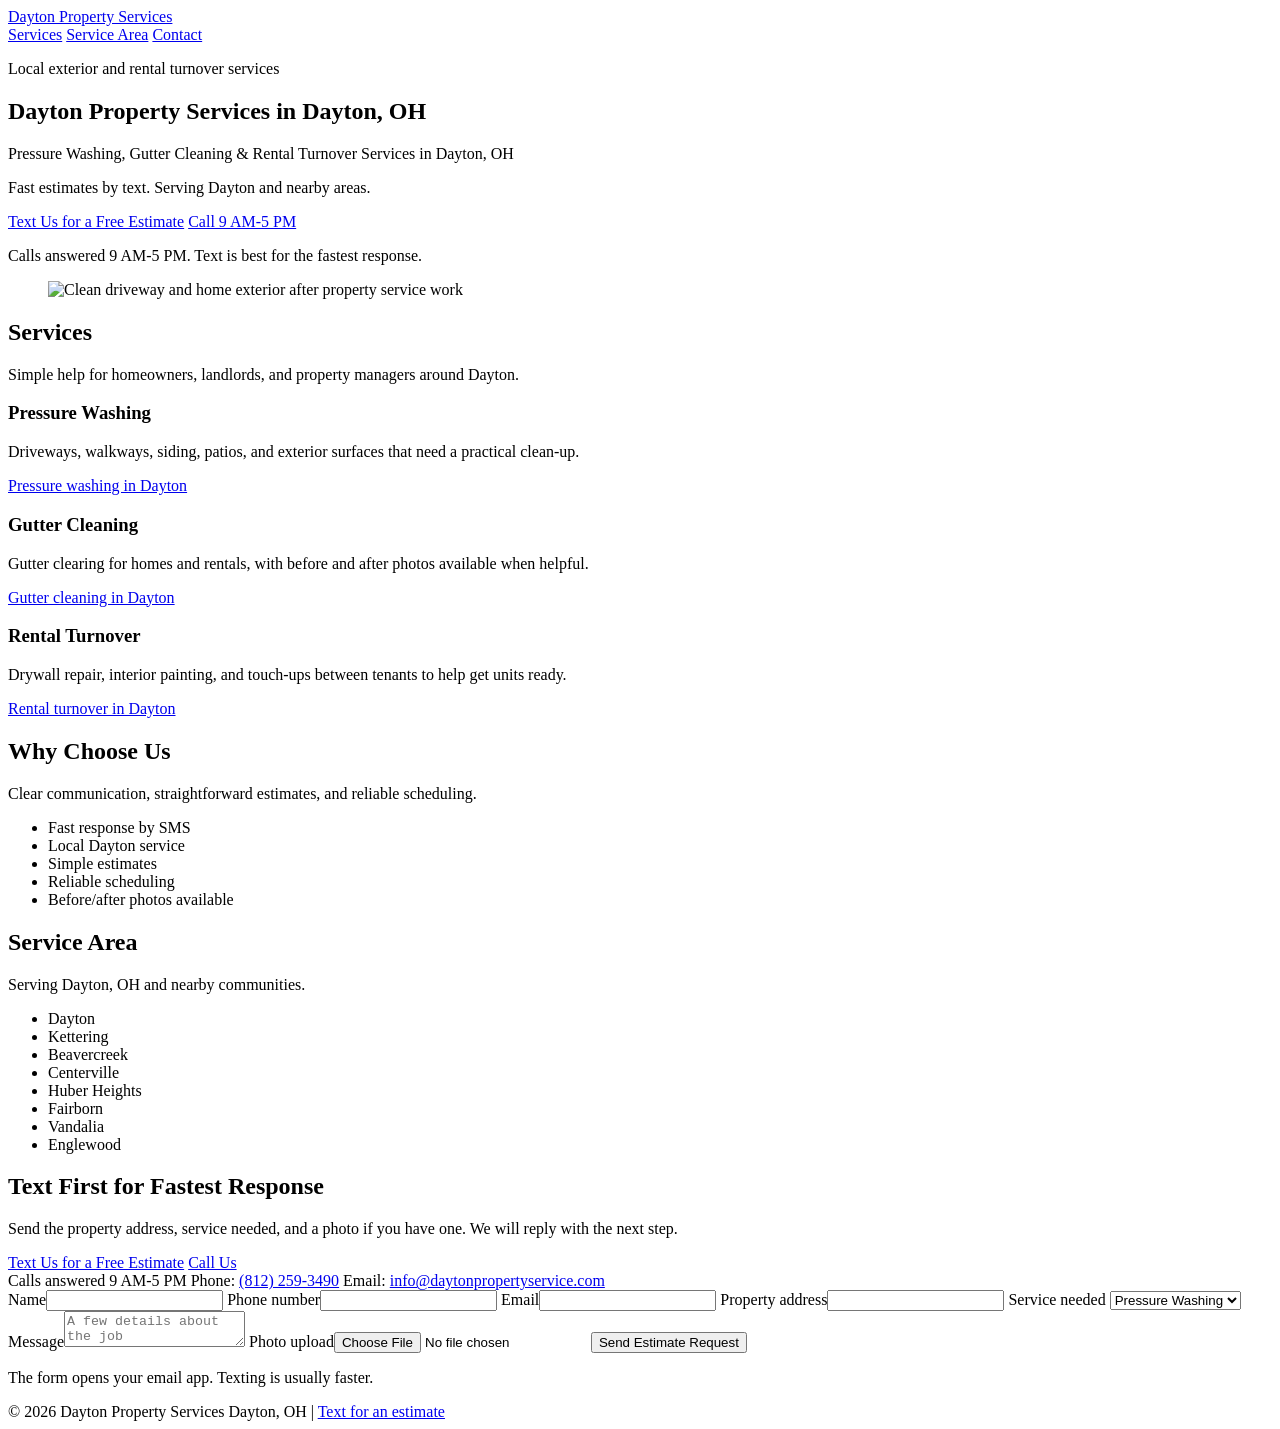
==== index.html @ 6a303ac7 "Add files via upload" ====
<!doctype html>
<html lang="en">
  <head>
    <meta charset="utf-8">
    <meta name="viewport" content="width=device-width, initial-scale=1">
    <title>Dayton Property Services | Pressure Washing, Gutter Cleaning & Rental Turnover in Dayton, OH</title>
    <meta name="description" content="Dayton Property Services provides pressure washing, gutter cleaning, drywall repair, interior painting, and rental turnover help in Dayton, OH and nearby areas. Text for a free estimate.">
    <link rel="stylesheet" href="assets/styles.css">
  </head>
  <body>
    <header class="site-header">
      <nav class="nav" aria-label="Main navigation">
        <a class="brand" href="index.html" data-business-name>Dayton Property Services</a>
        <div class="nav-links">
          <a href="#services">Services</a>
          <a href="#areas">Service Area</a>
          <a href="#contact">Contact</a>
        </div>
      </nav>
    </header>

    <main>
      <section class="hero">
        <div class="wrap hero-grid">
          <div>
            <p class="eyebrow">Local exterior and rental turnover services</p>
            <h1>Dayton Property Services in Dayton, OH</h1>
            <p class="lead">Pressure Washing, Gutter Cleaning & Rental Turnover Services in Dayton, OH</p>
            <p class="lead">Fast estimates by text. Serving Dayton and nearby areas.</p>
            <div class="cta-row">
              <a class="button" href="sms:+18122593490" data-sms-link>Text Us for a Free Estimate</a>
              <a class="button secondary" href="tel:+18122593490" data-phone-link>Call 9 AM-5 PM</a>
            </div>
            <p class="call-note">Calls answered 9 AM-5 PM. Text is best for the fastest response.</p>
          </div>
          <figure class="hero-photo">
            <img src="assets/hero-property-service.png" alt="Clean driveway and home exterior after property service work">
          </figure>
        </div>
      </section>

      <section class="section" id="services">
        <div class="wrap">
          <div class="section-head">
            <h2>Services</h2>
            <p>Simple help for homeowners, landlords, and property managers around Dayton.</p>
          </div>
          <div class="grid cards">
            <article class="card">
              <h3>Pressure Washing</h3>
              <p>Driveways, walkways, siding, patios, and exterior surfaces that need a practical clean-up.</p>
              <a href="pressure-washing-dayton-oh/">Pressure washing in Dayton</a>
            </article>
            <article class="card">
              <h3>Gutter Cleaning</h3>
              <p>Gutter clearing for homes and rentals, with before and after photos available when helpful.</p>
              <a href="gutter-cleaning-dayton-oh/">Gutter cleaning in Dayton</a>
            </article>
            <article class="card">
              <h3>Rental Turnover</h3>
              <p>Drywall repair, interior painting, and touch-ups between tenants to help get units ready.</p>
              <a href="rental-turnover-dayton-oh/">Rental turnover in Dayton</a>
            </article>
          </div>
        </div>
      </section>

      <section class="section soft">
        <div class="wrap">
          <div class="section-head">
            <h2>Why Choose Us</h2>
            <p>Clear communication, straightforward estimates, and reliable scheduling.</p>
          </div>
          <ul class="check-list">
            <li>Fast response by SMS</li>
            <li>Local Dayton service</li>
            <li>Simple estimates</li>
            <li>Reliable scheduling</li>
            <li>Before/after photos available</li>
          </ul>
        </div>
      </section>

      <section class="section" id="areas">
        <div class="wrap">
          <div class="section-head">
            <h2>Service Area</h2>
            <p>Serving Dayton, OH and nearby communities.</p>
          </div>
          <ul class="area-list" data-area-list>
            <li>Dayton</li>
            <li>Kettering</li>
            <li>Beavercreek</li>
            <li>Centerville</li>
            <li>Huber Heights</li>
            <li>Fairborn</li>
            <li>Vandalia</li>
            <li>Englewood</li>
          </ul>
        </div>
      </section>

      <section class="section soft" id="contact">
        <div class="wrap contact-grid">
          <div class="contact-panel">
            <h2>Text First for Fastest Response</h2>
            <p>Send the property address, service needed, and a photo if you have one. We will reply with the next step.</p>
            <div class="cta-row">
              <a class="button" href="sms:+18122593490" data-sms-link>Text Us for a Free Estimate</a>
              <a class="button secondary" href="tel:+18122593490" data-phone-link>Call Us</a>
            </div>
            <div class="contact-details">
              <span>Calls answered 9 AM-5 PM</span>
              <span>Phone: <a href="tel:+18122593490" data-phone-link data-phone>(812) 259-3490</a></span>
              <span>Email: <a href="mailto:info@daytonpropertyservice.com" data-email-link data-email>info@daytonpropertyservice.com</a></span>
            </div>
          </div>
          <form data-contact-form>
            <label>Name<input name="name" autocomplete="name" required></label>
            <label>Phone number<input name="phone" type="tel" autocomplete="tel" required></label>
            <label>Email<input name="email" type="email" autocomplete="email"></label>
            <label>Property address<input name="property-address" autocomplete="street-address"></label>
            <label>Service needed
              <select name="service-needed">
                <option>Pressure Washing</option>
                <option>Gutter Cleaning</option>
                <option>Rental Turnover</option>
                <option>Drywall Repair</option>
                <option>Interior Painting</option>
                <option>Not sure yet</option>
              </select>
            </label>
            <label>Message<textarea name="message" placeholder="A few details about the job"></textarea></label>
            <label>Photo upload<input name="photo" type="file" accept="image/*"></label>
            <button class="button" type="submit">Send Estimate Request</button>
            <p class="form-note">The form opens your email app. Texting is usually faster.</p>
          </form>
        </div>
      </section>
    </main>

    <footer class="site-footer">
      <div class="wrap footer-inner">
        <span>&copy; 2026 <span data-business-name>Dayton Property Services</span></span>
        <span>Dayton, OH | <a href="sms:+18122593490" data-sms-link>Text for an estimate</a></span>
      </div>
    </footer>
    <script src="site-config.js"></script>
    <script src="assets/site.js"></script>
  </body>
</html>
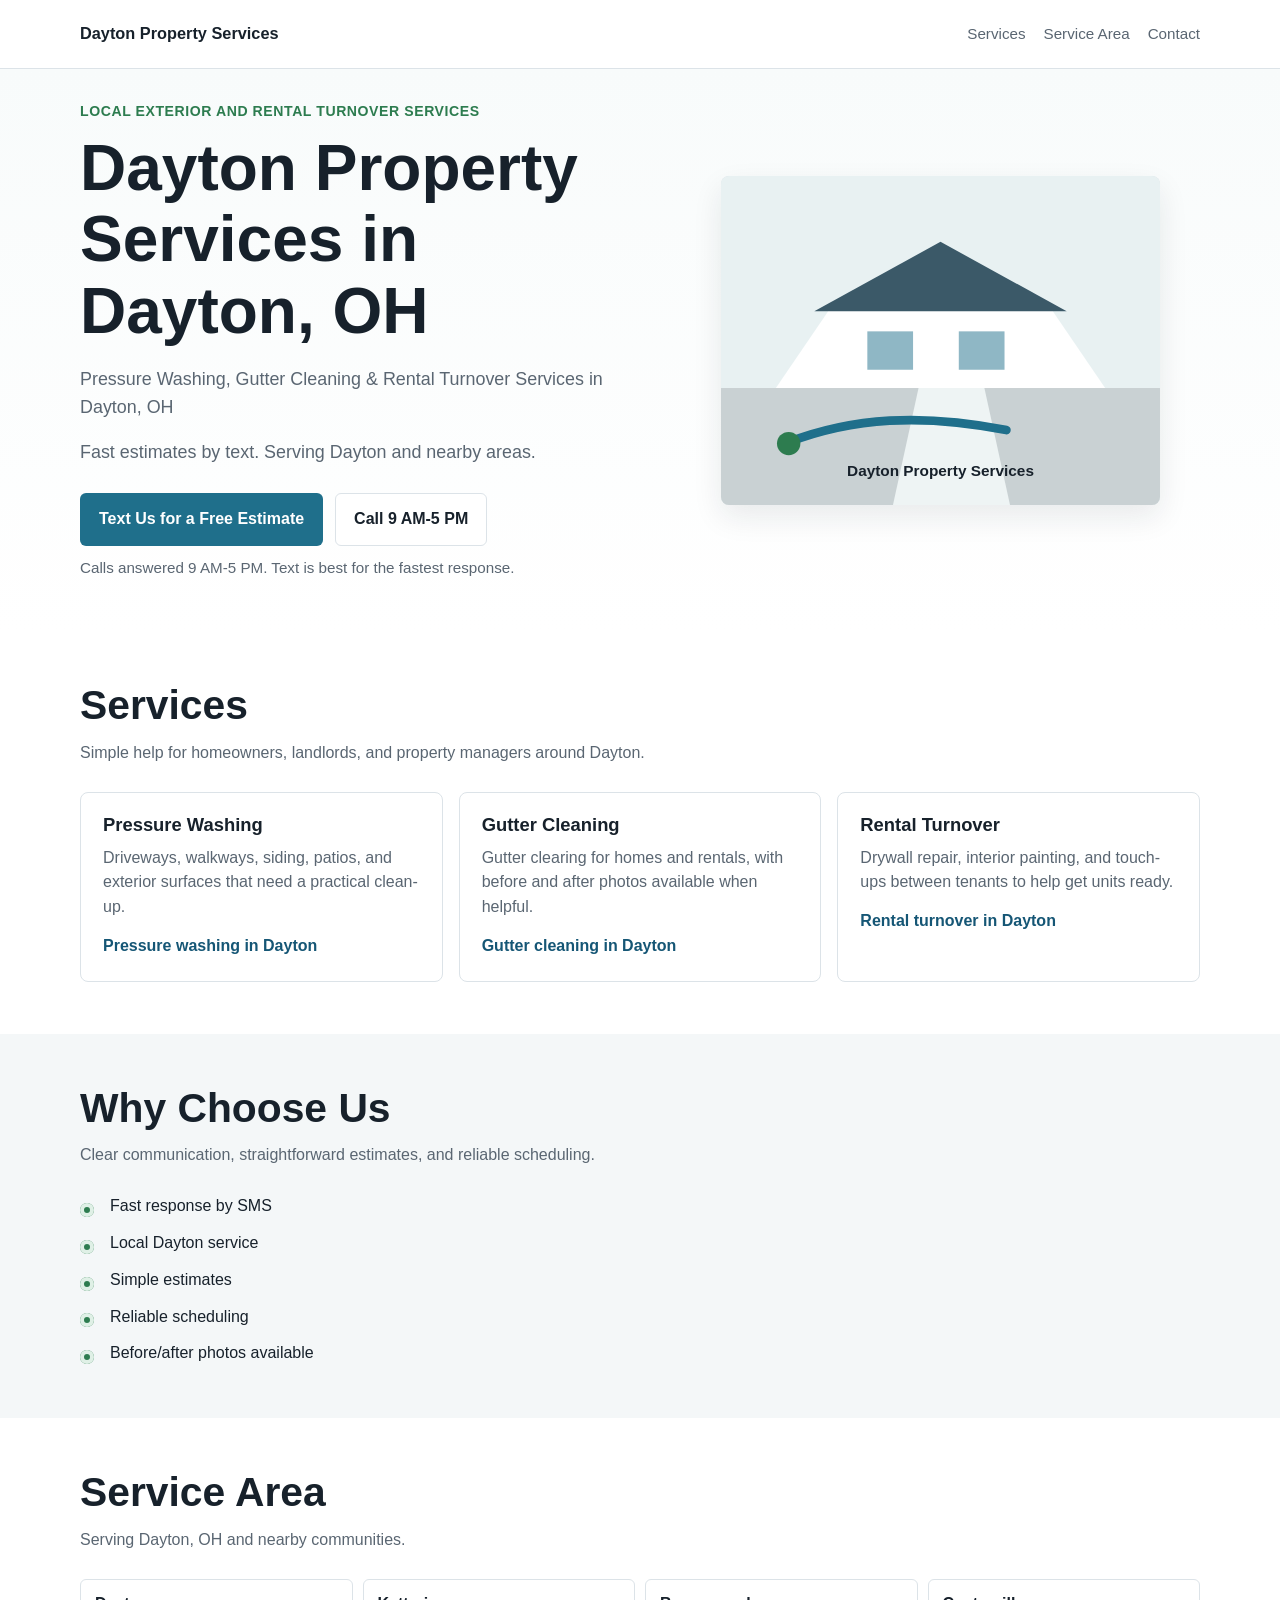
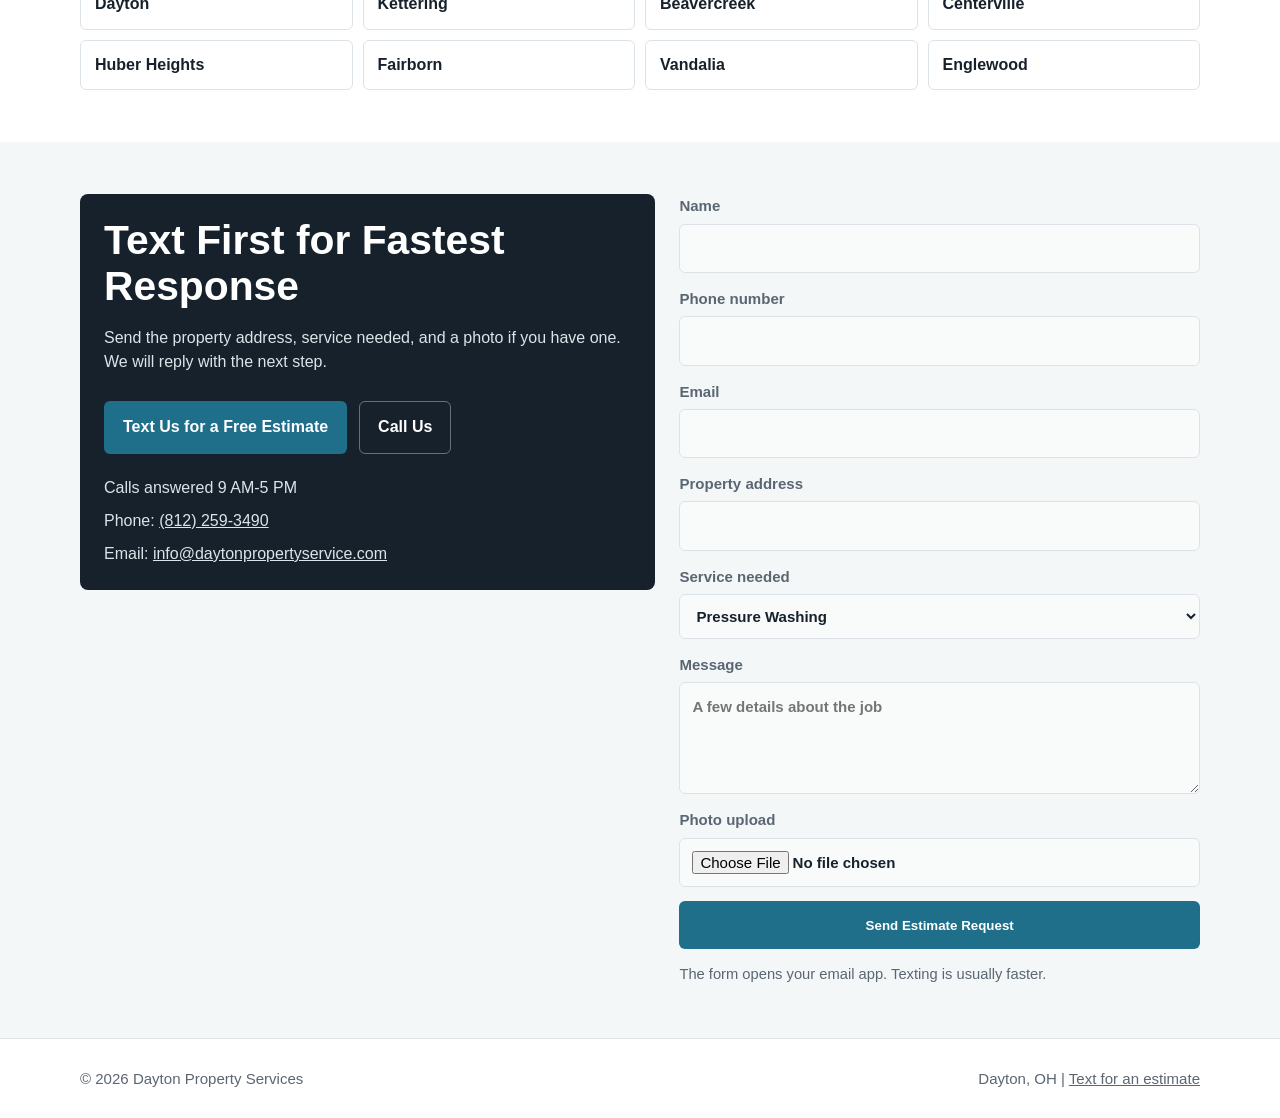
==== commit adfc7df1: "Inline site assets for Vercel preview" ====
--- a/index.html
+++ b/index.html
@@ -1,11 +1,440 @@
-<!doctype html>
+﻿<!doctype html>
 <html lang="en">
   <head>
     <meta charset="utf-8">
     <meta name="viewport" content="width=device-width, initial-scale=1">
     <title>Dayton Property Services | Pressure Washing, Gutter Cleaning & Rental Turnover in Dayton, OH</title>
     <meta name="description" content="Dayton Property Services provides pressure washing, gutter cleaning, drywall repair, interior painting, and rental turnover help in Dayton, OH and nearby areas. Text for a free estimate.">
-    <link rel="stylesheet" href="assets/styles.css">
+    <style>
+:root {
+  --ink: #17212b;
+  --muted: #5a6672;
+  --line: #dce3e8;
+  --paper: #ffffff;
+  --soft: #f4f7f8;
+  --field: #f9fbfb;
+  --blue: #1f6f8b;
+  --blue-dark: #155675;
+  --green: #2d7c4f;
+  --gold: #b67a22;
+  --shadow: 0 12px 30px rgba(23, 33, 43, 0.09);
+  font-family: Arial, Helvetica, sans-serif;
+}
+
+* {
+  box-sizing: border-box;
+}
+
+html {
+  scroll-behavior: smooth;
+}
+
+body {
+  margin: 0;
+  color: var(--ink);
+  background: var(--paper);
+  line-height: 1.55;
+}
+
+a {
+  color: inherit;
+}
+
+img {
+  display: block;
+  max-width: 100%;
+}
+
+.site-header {
+  position: sticky;
+  top: 0;
+  z-index: 20;
+  background: rgba(255, 255, 255, 0.96);
+  border-bottom: 1px solid var(--line);
+}
+
+.nav {
+  width: min(1120px, calc(100% - 32px));
+  margin: 0 auto;
+  min-height: 68px;
+  display: flex;
+  align-items: center;
+  justify-content: space-between;
+  gap: 16px;
+}
+
+.brand {
+  text-decoration: none;
+  font-weight: 800;
+  font-size: 1.02rem;
+}
+
+.nav-links {
+  display: none;
+  align-items: center;
+  gap: 18px;
+  color: var(--muted);
+  font-size: 0.95rem;
+}
+
+.nav-links a {
+  text-decoration: none;
+}
+
+.section {
+  padding: 52px 0;
+}
+
+.section.soft {
+  background: var(--soft);
+}
+
+.wrap {
+  width: min(1120px, calc(100% - 32px));
+  margin: 0 auto;
+}
+
+.hero {
+  background: linear-gradient(180deg, #f8fbfb 0%, #ffffff 100%);
+  padding: 32px 0 52px;
+}
+
+.hero-grid {
+  display: grid;
+  gap: 28px;
+  align-items: center;
+}
+
+.eyebrow {
+  margin: 0 0 10px;
+  color: var(--green);
+  font-weight: 800;
+  font-size: 0.88rem;
+  text-transform: uppercase;
+  letter-spacing: 0.04em;
+}
+
+h1,
+h2,
+h3 {
+  line-height: 1.12;
+  margin: 0;
+}
+
+h1 {
+  max-width: 780px;
+  font-size: clamp(2rem, 8vw, 4rem);
+}
+
+h2 {
+  font-size: clamp(1.7rem, 5vw, 2.55rem);
+}
+
+h3 {
+  font-size: 1.15rem;
+}
+
+.lead {
+  margin: 18px 0 0;
+  max-width: 660px;
+  color: var(--muted);
+  font-size: 1.12rem;
+}
+
+.cta-row {
+  margin-top: 26px;
+  display: flex;
+  flex-direction: column;
+  gap: 12px;
+}
+
+.button {
+  min-height: 48px;
+  border-radius: 6px;
+  padding: 13px 18px;
+  display: inline-flex;
+  justify-content: center;
+  align-items: center;
+  gap: 8px;
+  border: 1px solid transparent;
+  background: var(--blue);
+  color: #fff;
+  text-decoration: none;
+  font-weight: 800;
+  text-align: center;
+}
+
+.button:hover {
+  background: var(--blue-dark);
+}
+
+.button.secondary {
+  background: #fff;
+  color: var(--ink);
+  border-color: var(--line);
+}
+
+.button.secondary:hover {
+  background: var(--soft);
+}
+
+.call-note {
+  margin: 10px 0 0;
+  color: var(--muted);
+  font-size: 0.95rem;
+}
+
+.hero-photo {
+  border-radius: 8px;
+  overflow: hidden;
+  box-shadow: var(--shadow);
+  background: var(--line);
+}
+
+.hero-photo img {
+  width: 100%;
+  aspect-ratio: 4 / 3;
+  object-fit: cover;
+}
+
+.section-head {
+  max-width: 760px;
+  margin-bottom: 26px;
+}
+
+.section-head p {
+  margin: 12px 0 0;
+  color: var(--muted);
+}
+
+.grid {
+  display: grid;
+  gap: 16px;
+}
+
+.cards {
+  grid-template-columns: 1fr;
+}
+
+.card {
+  border: 1px solid var(--line);
+  border-radius: 8px;
+  padding: 22px;
+  background: #fff;
+}
+
+.card p {
+  margin: 10px 0 0;
+  color: var(--muted);
+}
+
+.card a {
+  display: inline-block;
+  margin-top: 14px;
+  color: var(--blue-dark);
+  font-weight: 800;
+  text-decoration: none;
+}
+
+.check-list,
+.area-list {
+  list-style: none;
+  padding: 0;
+  margin: 0;
+}
+
+.check-list {
+  display: grid;
+  gap: 12px;
+}
+
+.check-list li {
+  padding-left: 30px;
+  position: relative;
+}
+
+.check-list li::before {
+  content: "";
+  position: absolute;
+  left: 0;
+  top: 0.55em;
+  width: 14px;
+  height: 14px;
+  border-radius: 50%;
+  background: var(--green);
+  box-shadow: inset 0 0 0 4px #dff0e6;
+}
+
+.area-list {
+  display: grid;
+  grid-template-columns: repeat(2, minmax(0, 1fr));
+  gap: 10px;
+}
+
+.area-list li {
+  padding: 12px 14px;
+  background: #fff;
+  border: 1px solid var(--line);
+  border-radius: 6px;
+  font-weight: 700;
+}
+
+.contact-grid {
+  display: grid;
+  gap: 24px;
+  align-items: start;
+}
+
+.contact-panel {
+  padding: 24px;
+  border-radius: 8px;
+  background: var(--ink);
+  color: #fff;
+}
+
+.contact-panel p {
+  color: #dbe4e9;
+}
+
+.contact-panel .button.secondary {
+  color: #fff;
+  background: transparent;
+  border-color: rgba(255, 255, 255, 0.35);
+}
+
+.contact-panel .button.secondary:hover {
+  background: rgba(255, 255, 255, 0.1);
+}
+
+.contact-details {
+  margin-top: 22px;
+  display: grid;
+  gap: 8px;
+  color: #dbe4e9;
+}
+
+form {
+  display: grid;
+  gap: 14px;
+}
+
+label {
+  display: grid;
+  gap: 6px;
+  color: var(--muted);
+  font-weight: 700;
+  font-size: 0.94rem;
+}
+
+input,
+select,
+textarea {
+  width: 100%;
+  border: 1px solid var(--line);
+  border-radius: 6px;
+  padding: 12px;
+  background: var(--field);
+  color: var(--ink);
+  font: inherit;
+}
+
+textarea {
+  min-height: 112px;
+  resize: vertical;
+}
+
+.form-note {
+  margin: 0;
+  color: var(--muted);
+  font-size: 0.92rem;
+}
+
+.service-hero {
+  padding: 48px 0;
+  background: var(--soft);
+}
+
+.service-body {
+  max-width: 820px;
+}
+
+.service-body p {
+  color: var(--muted);
+}
+
+.mini-nav {
+  padding: 18px 0 0;
+  display: flex;
+  flex-wrap: wrap;
+  gap: 10px;
+}
+
+.mini-nav a {
+  padding: 8px 10px;
+  border: 1px solid var(--line);
+  border-radius: 6px;
+  text-decoration: none;
+  color: var(--muted);
+  font-weight: 700;
+  font-size: 0.92rem;
+}
+
+.site-footer {
+  padding: 28px 0;
+  border-top: 1px solid var(--line);
+  color: var(--muted);
+  font-size: 0.94rem;
+}
+
+.footer-inner {
+  display: grid;
+  gap: 8px;
+}
+
+@media (min-width: 720px) {
+  .nav-links {
+    display: flex;
+  }
+
+  .hero-grid,
+  .contact-grid {
+    grid-template-columns: 1.05fr 0.95fr;
+  }
+
+  .cta-row {
+    flex-direction: row;
+    align-items: center;
+  }
+
+  .cards {
+    grid-template-columns: repeat(3, minmax(0, 1fr));
+  }
+
+  .area-list {
+    grid-template-columns: repeat(4, minmax(0, 1fr));
+  }
+
+  .footer-inner {
+    grid-template-columns: 1fr auto;
+  }
+}
+
+@media (max-width: 420px) {
+  .wrap,
+  .nav {
+    width: min(100% - 24px, 1120px);
+  }
+
+  .button {
+    width: 100%;
+  }
+
+  .area-list {
+    grid-template-columns: 1fr;
+  }
+}
+
+</style>
   </head>
   <body>
     <header class="site-header">
@@ -34,7 +463,7 @@
             <p class="call-note">Calls answered 9 AM-5 PM. Text is best for the fastest response.</p>
           </div>
           <figure class="hero-photo">
-            <img src="assets/hero-property-service.png" alt="Clean driveway and home exterior after property service work">
+            <img src="data:image/svg+xml,%3Csvg%20xmlns%3D%22http%3A//www.w3.org/2000/svg%22%20viewBox%3D%220%200%201200%20900%22%3E%3Crect%20width%3D%221200%22%20height%3D%22900%22%20fill%3D%22%23e8f1f2%22/%3E%3Crect%20y%3D%22580%22%20width%3D%221200%22%20height%3D%22320%22%20fill%3D%22%23c9d1d3%22/%3E%3Cpath%20d%3D%22M150%20580h900L900%20360H300z%22%20fill%3D%22%23ffffff%22/%3E%3Cpath%20d%3D%22M255%20370l345-190%20345%20190z%22%20fill%3D%22%233b5968%22/%3E%3Crect%20x%3D%22400%22%20y%3D%22425%22%20width%3D%22125%22%20height%3D%22105%22%20fill%3D%22%238fb7c5%22/%3E%3Crect%20x%3D%22650%22%20y%3D%22425%22%20width%3D%22125%22%20height%3D%22105%22%20fill%3D%22%238fb7c5%22/%3E%3Cpath%20d%3D%22M470%20900h320L720%20580H540z%22%20fill%3D%22%23eef4f4%22/%3E%3Cpath%20d%3D%22M180%20730c180-70%20370-80%20600-35%22%20stroke%3D%22%231f6f8b%22%20stroke-width%3D%2224%22%20fill%3D%22none%22%20stroke-linecap%3D%22round%22/%3E%3Ccircle%20cx%3D%22185%22%20cy%3D%22732%22%20r%3D%2232%22%20fill%3D%22%232d7c4f%22/%3E%3Ctext%20x%3D%22600%22%20y%3D%22820%22%20font-family%3D%22Arial%22%20font-size%3D%2242%22%20font-weight%3D%22700%22%20text-anchor%3D%22middle%22%20fill%3D%22%2317212b%22%3EDayton%20Property%20Services%3C/text%3E%3C/svg%3E" alt="Clean driveway and home exterior after property service work">
           </figure>
         </div>
       </section>
@@ -145,7 +574,8 @@
         <span>Dayton, OH | <a href="sms:+18122593490" data-sms-link>Text for an estimate</a></span>
       </div>
     </footer>
-    <script src="site-config.js"></script>
-    <script src="assets/site.js"></script>
+    
   </body>
 </html>
+
+
